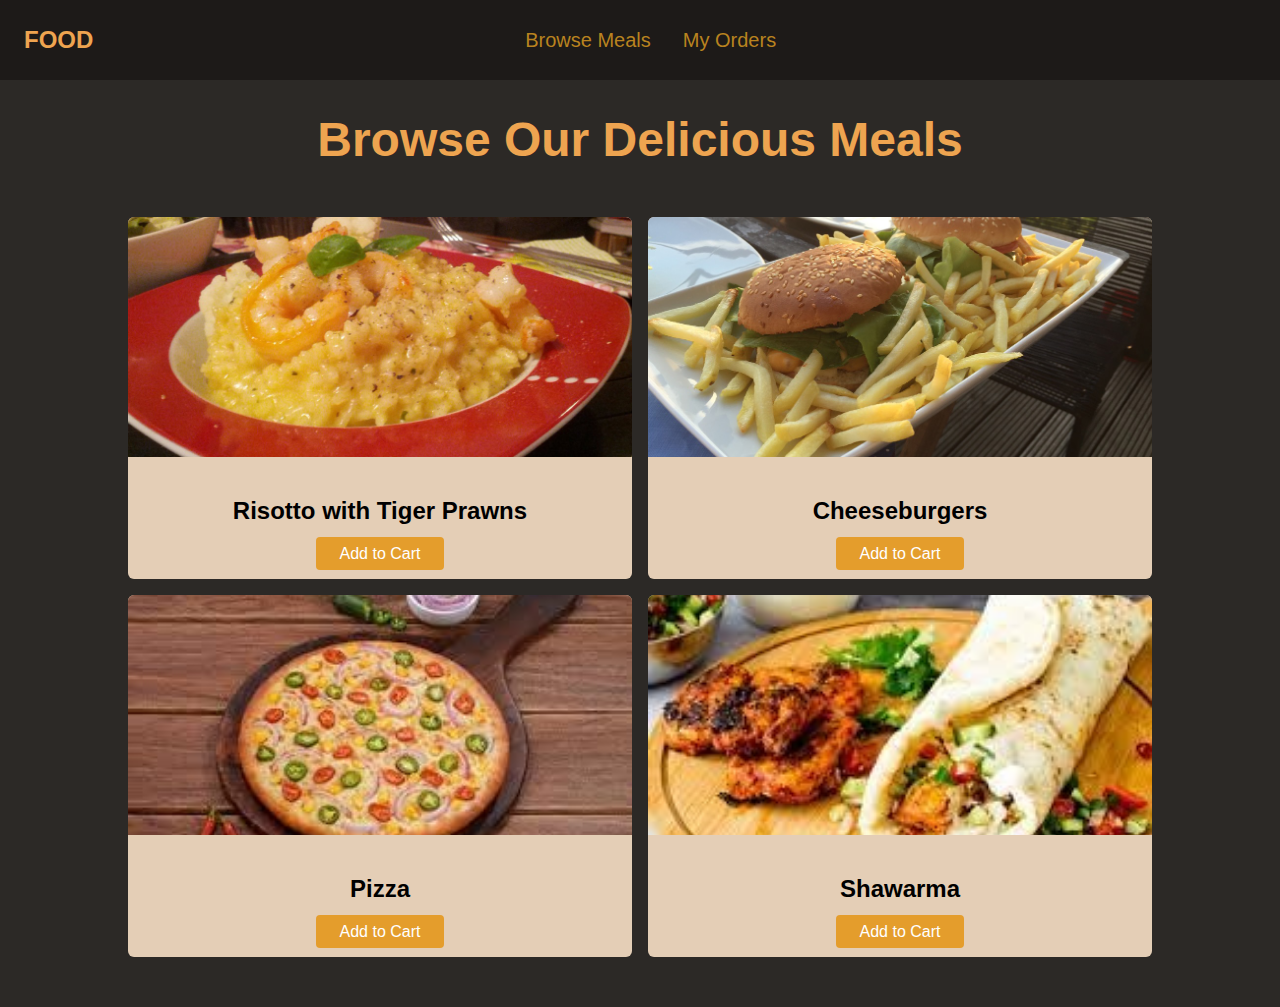
==== index.html @ c3442de4 "update index.html update style.css" ====
<!DOCTYPE html>
<html lang="en">
  <head>
    <meta charset="UTF-8" />
    <meta http-equiv="X-UA-Compatible" content="IE=edge" />
    <meta name="viewport" content="width=device-width, initial-scale=1.0" />
    <title>Food Demo</title>
    <link rel="preconnect" href="https://fonts.gstatic.com" />
    <link rel="stylesheet" href="style.css" />
    <link
      href="https://fonts.googleapis.com/css2?family=Open+Sans:wght@400;700&display=swap"
      rel="stylesheet"
    />
  </head>
  <body>
    <header id="main-header">
      <a href="index.html" id="logo">Food</a>
      <nav>
        <ul>
          <li>
            <a href="">Browse Meals</a>
          </li>
          <li>
            <a href="">My Orders</a>
          </li>
        </ul>
      </nav>
      <a href="" class="menu-btn">
        <span></span>
        <span></span>
        <span></span>
      </a>
    </header>
    <main>
      <h1>Browse Our Delicious Meals</h1>
      <section id="latest-products">
        <ul>
          <li class="food-items">
            <article>
              <img
                src="images/images/risotto.jpg"
                alt="Delicious risotto with tiger prawns"
              />
              <div class="food-item-content">
                <h2>Risotto with Tiger Prawns</h2>
                <a href="" class="btn">Add to Cart</a>
              </div>
            </article>
          </li>
          <li class="food-items">
            <article>
              <img
                src="images/images/cheeseburgers.jpg"
                alt="Classic cheeseburgers with fries"
              />
              <div class="food-item-content">
                <h2>Cheeseburgers</h2>
                <a href="" class="btn">Add to Cart</a>
              </div>
            </article>
          </li>
          <li class="food-items">
            <article>
              <img
                src="images/images/pizza.jpg"
                alt="Pizza"
              />
              <div class="food-item-content">
                <h2>Pizza</h2>
                <a href="" class="btn">Add to Cart</a>
              </div>
            </article>
          </li>
          <li class="food-items">
            <article>
              <img
                src="images/images/shawarma.jpg"
                alt="shawarma"
              />
              <div class="food-item-content">
                <h2>Shawarma</h2>
                <a href="" class="btn">Add to Cart</a>
              </div>
            </article>
          </li>
        </ul>
      </section>
    </main>
  </body>
</html>
---- style.css ----
body {
  font-family: sans-serif;
  margin: 0;
  background-color: rgb(44, 41, 38);
}

a {
  text-decoration: none;
}

#main-header {
  height: 80px;
  display: flex;
  justify-content: space-between;
  align-items: center;
  background-color: rgb(29, 26, 24);
  padding: 0 24px;
}
#logo {
  font-size: 24px;
  font-weight: bold;
  color: rgb(238, 164, 80);
  text-transform: uppercase;
}

#main-header ul {
  list-style: none;
  display: flex;
  margin: 0;
  padding: 0;
}

#main-header li {
  margin: 0 16px;
}

#main-header nav a {
  color: rgb(185, 131, 31);
  font-size: 20px;
}

#main-header nav a:hover {
  color: rgb(228, 163, 44);
}

main h1 {
  text-align: center;
  color: rgb(238, 164, 80);
  font-size: 48px;
}

#latest-products {
  width: 80%;
  margin: 50px auto;
}

#latest-products ul {
  display: grid;
  grid-template-columns: 1fr 1fr;
  gap: 16px;
  margin: 0;
  padding: 0;
}

.food-items {
  background-color: rgb(228, 206, 182);
  border-radius: 6px;
  overflow: hidden;
}

.food-items img {
  height: 240px;
  width: 100%;
  object-fit: cover;
  list-style: none;
}

.food-item-content {
  text-align: center;
  padding: 16px;
}

.menu-btn{
    width: 3rem;
    height: 3rem;
}

.menu-btn span{
    width: 100%;
    height: 3px;
    background-color: white ;
}

.btn {
  background-color: rgb(228, 157, 44);
  color: white;
  border-radius: 4px;
  padding: 8px 24px;
}

.btn:hover {
  background-color: rgb(221, 134, 34);
}

@media (max-width: 768px) {
  #latest-products ul {
    grid-template-columns: 100%;
  }
  #main-header nav {
    display: none;
  }

  main h1 {
    font-size: 1.5rem;
  }
}
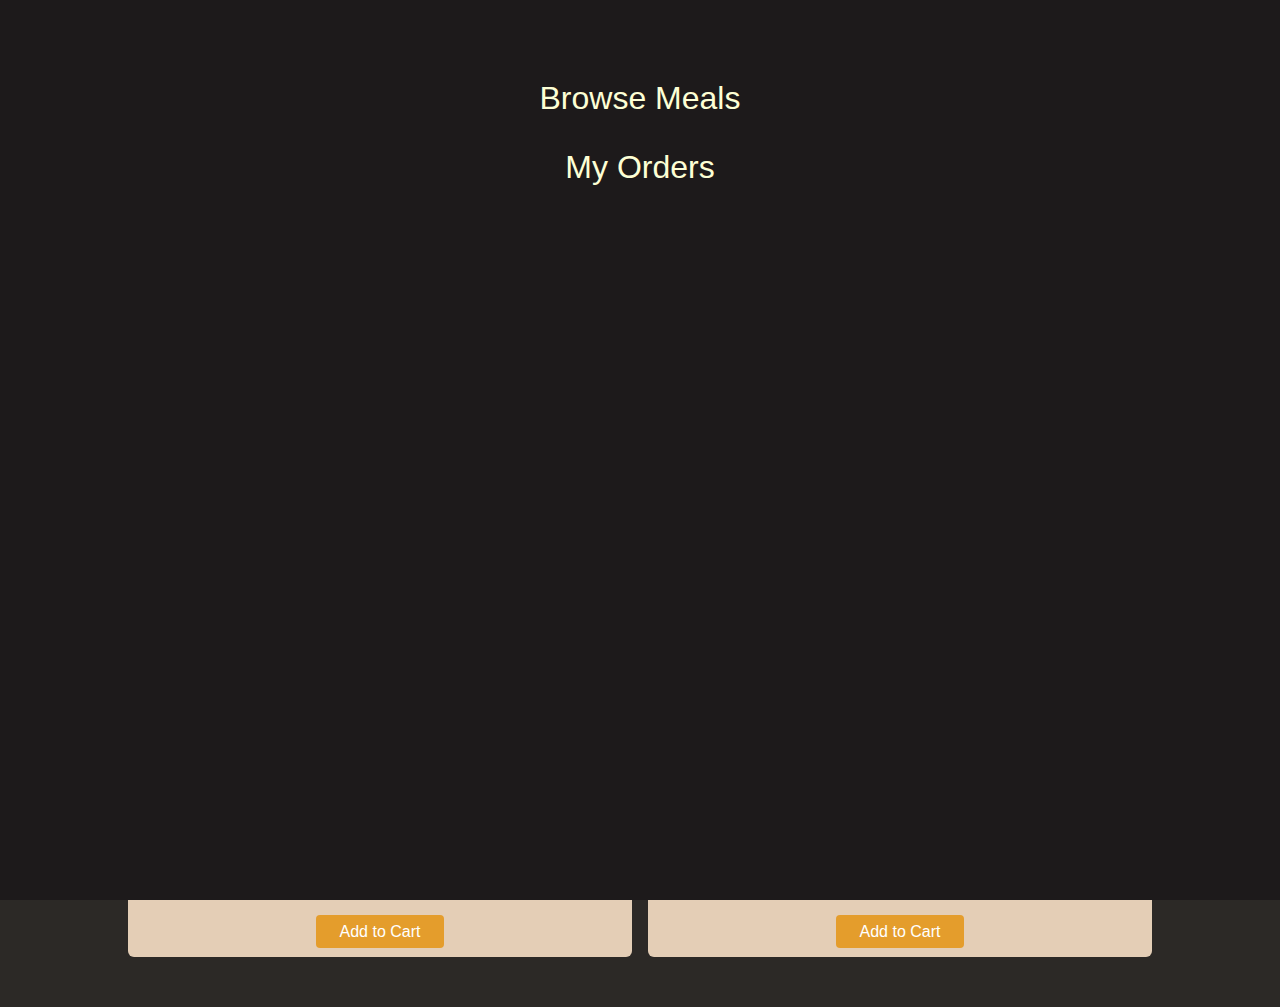
==== commit e03af41e: "update index.html update style.css" ====
--- a/index.html
+++ b/index.html
@@ -31,6 +31,18 @@
         <span></span>
       </a>
     </header>
+    <aside id="side-drawer">
+        <nav>
+            <ul>
+                <li>
+                  <a href="">Browse Meals</a>
+                </li>
+                <li>
+                  <a href="">My Orders</a>
+                </li>
+              </ul>
+        </nav>
+    </aside>
     <main>
       <h1>Browse Our Delicious Meals</h1>
       <section id="latest-products">
--- a/style.css
+++ b/style.css
@@ -43,6 +43,34 @@
   color: rgb(228, 163, 44);
 }
 
+#side-drawer{
+    width: 100%;
+    height: 100%;
+    background-color: rgb(29, 26, 27);
+    position: fixed;
+    top: 0;
+    left: 0;
+}
+
+#side-drawer ul{
+    list-style: none;
+    display: flex;
+    justify-content: center;
+    align-items: center;
+    flex-direction: column;
+    margin: 0;
+    padding: 4rem 1rem;
+}
+
+#side-drawer li{
+    margin: 1rem 0;
+}
+
+#side-drawer a{
+    color: rgb(253, 259, 213);
+    font-size: 2rem;
+}
+
 main h1 {
   text-align: center;
   color: rgb(238, 164, 80);
@@ -83,6 +111,9 @@
 .menu-btn{
     width: 3rem;
     height: 3rem;
+    display: flex;
+    flex-direction: column;
+    justify-content: space-around;
 }
 
 .menu-btn span{
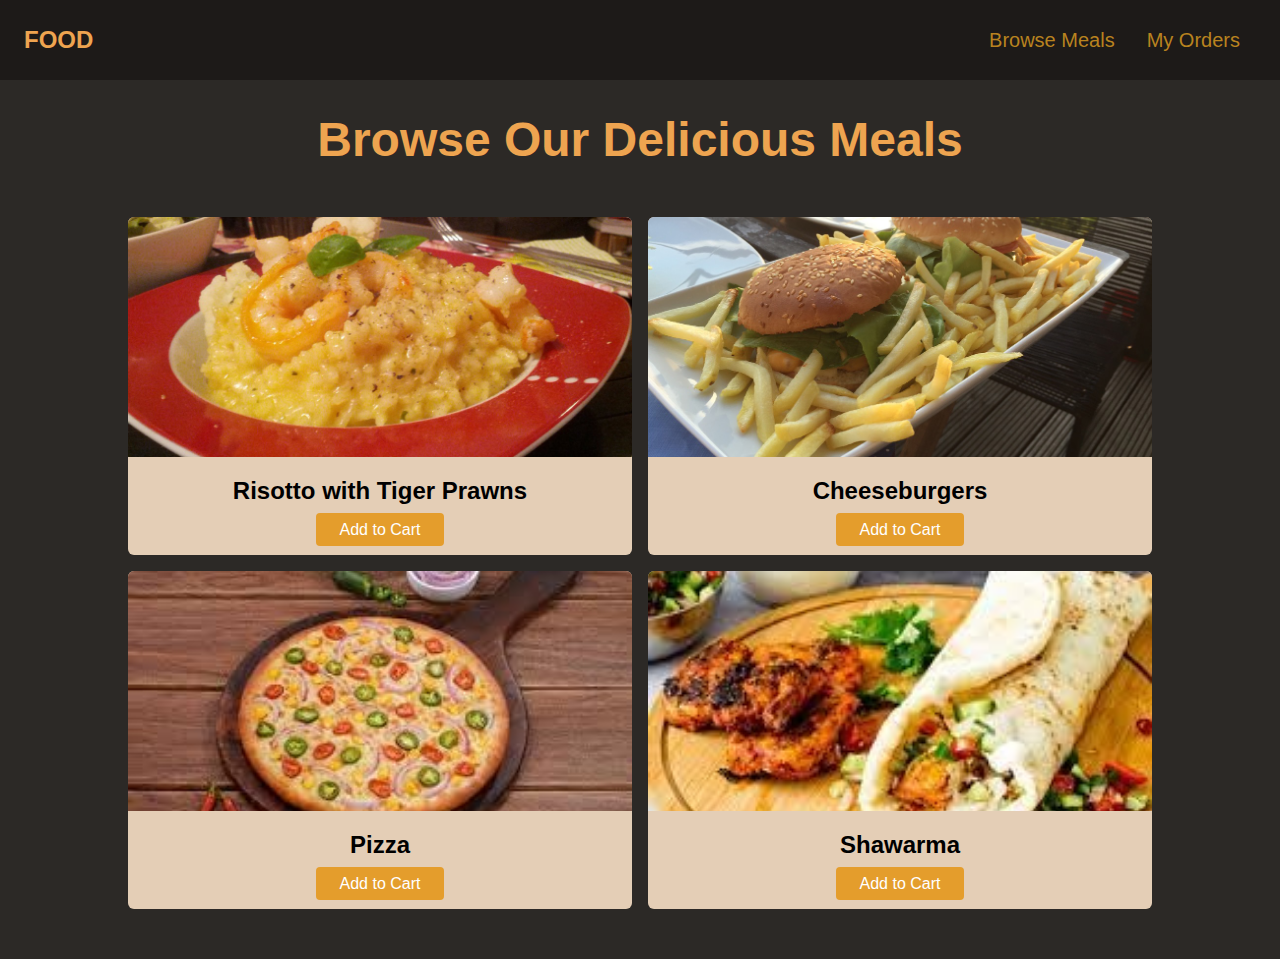
==== commit f0cd1a19: "update index.html update style.css" ====
--- a/index.html
+++ b/index.html
@@ -25,24 +25,13 @@
           </li>
         </ul>
       </nav>
-      <a href="" class="menu-btn">
+      <a href="#side-drawer" class="menu-btn">
         <span></span>
         <span></span>
         <span></span>
       </a>
     </header>
-    <aside id="side-drawer">
-        <nav>
-            <ul>
-                <li>
-                  <a href="">Browse Meals</a>
-                </li>
-                <li>
-                  <a href="">My Orders</a>
-                </li>
-              </ul>
-        </nav>
-    </aside>
+    
     <main>
       <h1>Browse Our Delicious Meals</h1>
       <section id="latest-products">
@@ -98,5 +87,24 @@
         </ul>
       </section>
     </main>
+    <aside id="side-drawer">
+        <header>
+            <a href="#" class="menu-btn">
+                <span></span>
+                <span></span>
+                <span></span>
+              </a>
+        </header>
+        <nav>
+            <ul>
+                <li>
+                  <a href="">Browse Meals</a>
+                </li>
+                <li>
+                  <a href="">My Orders</a>
+                </li>
+              </ul>
+        </nav>
+    </aside>
   </body>
 </html>
--- a/style.css
+++ b/style.css
@@ -47,9 +47,14 @@
     width: 100%;
     height: 100%;
     background-color: rgb(29, 26, 27);
-    position: fixed;
-    top: 0;
-    left: 0;
+   position:fixed;
+   top: 0;
+   left: 0;
+   display: none;
+}
+
+#side-drawer:target{
+    display: block;
 }
 
 #side-drawer ul{
@@ -69,6 +74,16 @@
 #side-drawer a{
     color: rgb(253, 259, 213);
     font-size: 2rem;
+}
+
+#side-drawer header{
+    
+    height: 80px;
+  display: flex;
+  justify-content: flex-end;
+  align-items: center;
+  
+  padding: 0 5%;
 }
 
 main h1 {
@@ -108,12 +123,17 @@
   padding: 16px;
 }
 
+.food-items h2{
+    margin: 0 0 1rem 0;
+}
+
 .menu-btn{
     width: 3rem;
     height: 3rem;
     display: flex;
     flex-direction: column;
     justify-content: space-around;
+    display:none;
 }
 
 .menu-btn span{
@@ -141,6 +161,10 @@
     display: none;
   }
 
+  .menu-btn{
+    display: flex;
+  }
+
   main h1 {
     font-size: 1.5rem;
   }
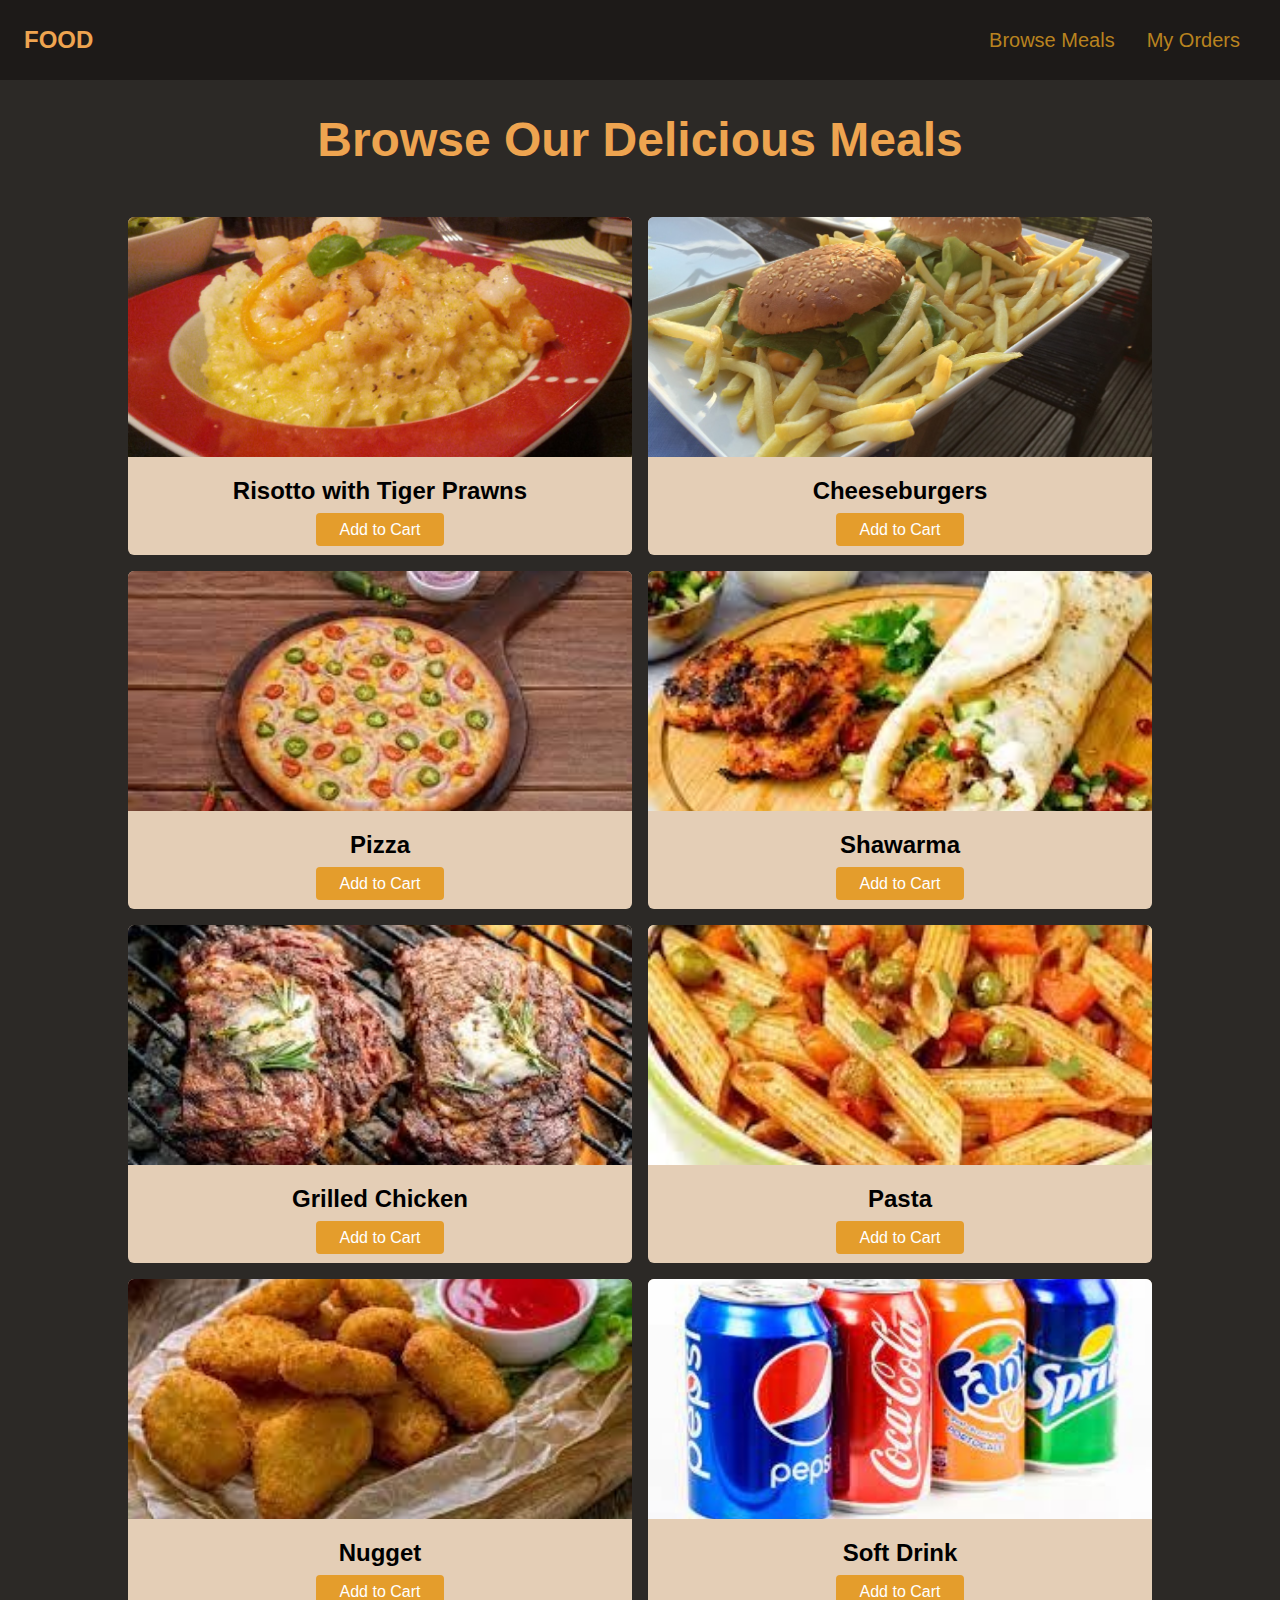
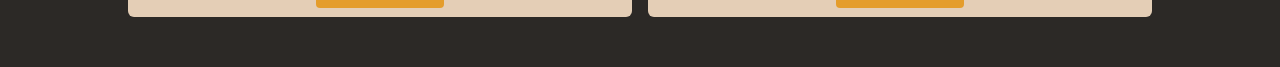
==== commit 3daeb8aa: "update index.html" ====
--- a/index.html
+++ b/index.html
@@ -31,7 +31,7 @@
         <span></span>
       </a>
     </header>
-    
+
     <main>
       <h1>Browse Our Delicious Meals</h1>
       <section id="latest-products">
@@ -62,10 +62,7 @@
           </li>
           <li class="food-items">
             <article>
-              <img
-                src="images/images/pizza.jpg"
-                alt="Pizza"
-              />
+              <img src="images/images/pizza.jpg" alt="Pizza" />
               <div class="food-item-content">
                 <h2>Pizza</h2>
                 <a href="" class="btn">Add to Cart</a>
@@ -74,12 +71,45 @@
           </li>
           <li class="food-items">
             <article>
-              <img
-                src="images/images/shawarma.jpg"
-                alt="shawarma"
-              />
+              <img src="images/images/shawarma.jpg" alt="shawarma" />
               <div class="food-item-content">
                 <h2>Shawarma</h2>
+                <a href="" class="btn">Add to Cart</a>
+              </div>
+            </article>
+          </li>
+          <li class="food-items">
+            <article>
+              <img src="images/images/grilled.jpg" alt="Grilled Chicken" />
+              <div class="food-item-content">
+                <h2>Grilled Chicken</h2>
+                <a href="" class="btn">Add to Cart</a>
+              </div>
+            </article>
+          </li>
+          <li class="food-items">
+            <article>
+              <img src="images/images/pasta.jpg" alt="pasta" />
+              <div class="food-item-content">
+                <h2>Pasta</h2>
+                <a href="" class="btn">Add to Cart</a>
+              </div>
+            </article>
+          </li>
+          <li class="food-items">
+            <article>
+              <img src="images/images/nugget.jpg" alt="Classic nugget" />
+              <div class="food-item-content">
+                <h2>Nugget</h2>
+                <a href="" class="btn">Add to Cart</a>
+              </div>
+            </article>
+          </li>
+          <li class="food-items">
+            <article>
+              <img src="images/images/softdrink.jpg" alt="softdrink" />
+              <div class="food-item-content">
+                <h2>Soft Drink</h2>
                 <a href="" class="btn">Add to Cart</a>
               </div>
             </article>
@@ -88,23 +118,23 @@
       </section>
     </main>
     <aside id="side-drawer">
-        <header>
-            <a href="#" class="menu-btn">
-                <span></span>
-                <span></span>
-                <span></span>
-              </a>
-        </header>
-        <nav>
-            <ul>
-                <li>
-                  <a href="">Browse Meals</a>
-                </li>
-                <li>
-                  <a href="">My Orders</a>
-                </li>
-              </ul>
-        </nav>
+      <header>
+        <a href="#" class="menu-btn">
+          <span></span>
+          <span></span>
+          <span></span>
+        </a>
+      </header>
+      <nav>
+        <ul>
+          <li>
+            <a href="">Browse Meals</a>
+          </li>
+          <li>
+            <a href="">My Orders</a>
+          </li>
+        </ul>
+      </nav>
     </aside>
   </body>
 </html>
--- a/style.css
+++ b/style.css
@@ -43,46 +43,45 @@
   color: rgb(228, 163, 44);
 }
 
-#side-drawer{
-    width: 100%;
-    height: 100%;
-    background-color: rgb(29, 26, 27);
-   position:fixed;
-   top: 0;
-   left: 0;
-   display: none;
+#side-drawer {
+  width: 100%;
+  height: 100%;
+  background-color: rgb(29, 26, 27);
+  position: fixed;
+  top: 0;
+  left: 0;
+  display: none;
 }
 
-#side-drawer:target{
-    display: block;
+#side-drawer:target {
+  display: block;
 }
 
-#side-drawer ul{
-    list-style: none;
-    display: flex;
-    justify-content: center;
-    align-items: center;
-    flex-direction: column;
-    margin: 0;
-    padding: 4rem 1rem;
+#side-drawer ul {
+  list-style: none;
+  display: flex;
+  justify-content: center;
+  align-items: center;
+  flex-direction: column;
+  margin: 0;
+  padding: 4rem 1rem;
 }
 
-#side-drawer li{
-    margin: 1rem 0;
+#side-drawer li {
+  margin: 1rem 0;
 }
 
-#side-drawer a{
-    color: rgb(253, 259, 213);
-    font-size: 2rem;
+#side-drawer a {
+  color: rgb(253, 259, 213);
+  font-size: 2rem;
 }
 
-#side-drawer header{
-    
-    height: 80px;
+#side-drawer header {
+  height: 80px;
   display: flex;
   justify-content: flex-end;
   align-items: center;
-  
+
   padding: 0 5%;
 }
 
@@ -123,23 +122,23 @@
   padding: 16px;
 }
 
-.food-items h2{
-    margin: 0 0 1rem 0;
+.food-items h2 {
+  margin: 0 0 1rem 0;
 }
 
-.menu-btn{
-    width: 3rem;
-    height: 3rem;
-    display: flex;
-    flex-direction: column;
-    justify-content: space-around;
-    display:none;
+.menu-btn {
+  width: 3rem;
+  height: 3rem;
+  display: flex;
+  flex-direction: column;
+  justify-content: space-around;
+  display: none;
 }
 
-.menu-btn span{
-    width: 100%;
-    height: 3px;
-    background-color: white ;
+.menu-btn span {
+  width: 100%;
+  height: 3px;
+  background-color: white;
 }
 
 .btn {
@@ -161,7 +160,7 @@
     display: none;
   }
 
-  .menu-btn{
+  .menu-btn {
     display: flex;
   }
 
@@ -169,5 +168,3 @@
     font-size: 1.5rem;
   }
 }
-
-
